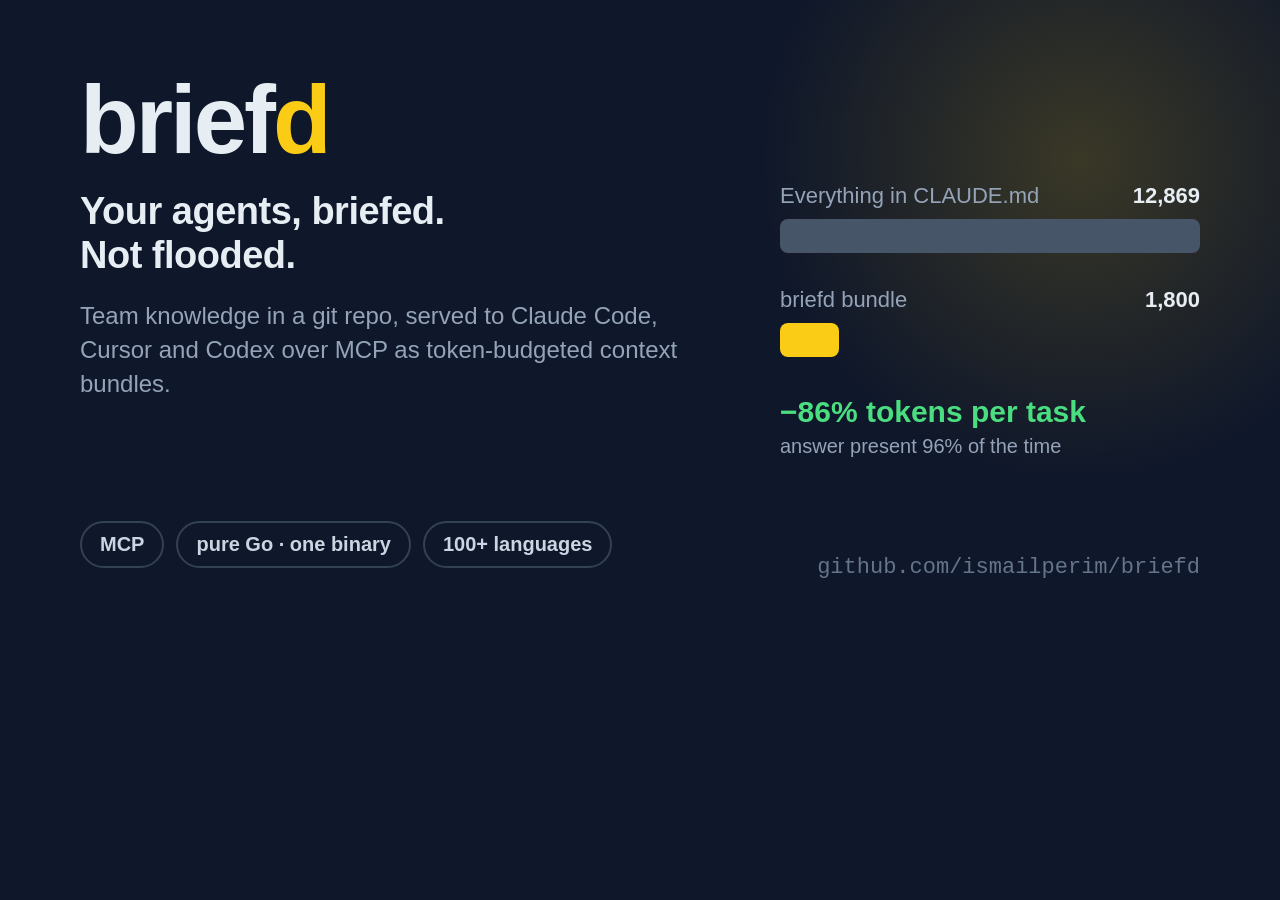
==== docs/social/preview.html @ 099d40fb "docs: 1280×640 social preview image and its renderer Co-Authored-By: Claude Fable 5.1 <noreply@anthr" ====
<!doctype html>
<html lang="en"><head><meta charset="utf-8"><title>briefd social preview</title>
<style>
  /* 1280×640 — GitHub's recommended social-preview size (2:1). */
  html,body{margin:0;width:1280px;height:640px;overflow:hidden}
  body{background:#0f172a;color:#e6edf3;font-family:-apple-system,"SF Pro Display","Inter","Segoe UI",Helvetica,Arial,sans-serif;position:relative}
  .glow{position:absolute;right:-120px;top:-160px;width:640px;height:640px;border-radius:50%;
        background:radial-gradient(closest-side,rgba(250,204,21,.18),rgba(250,204,21,0))}
  .wrap{position:absolute;inset:0;padding:72px 80px;display:flex;justify-content:space-between}
  .left{width:640px;display:flex;flex-direction:column}
  .name{font-size:96px;font-weight:800;letter-spacing:-3px;line-height:1;margin:0}
  .name span{color:#facc15}
  .tag{font-size:38px;font-weight:600;letter-spacing:-.5px;margin:22px 0 0;line-height:1.15}
  .desc{font-size:24px;color:#94a3b8;margin:22px 0 0;line-height:1.4;max-width:600px}
  .chips{margin-top:auto;display:flex;gap:12px}
  .chip{white-space:nowrap;font-size:20px;font-weight:600;padding:10px 18px;border-radius:999px;border:2px solid #334155;color:#cbd5e1}
  .right{width:420px;display:flex;flex-direction:column;justify-content:center;gap:34px}
  .bar{display:flex;flex-direction:column;gap:10px}
  .bar .lbl{font-size:22px;color:#94a3b8;display:flex;justify-content:space-between}
  .bar .lbl b{color:#e6edf3;font-weight:700}
  .bar i{display:block;height:34px;border-radius:8px}
  .bar.all i{width:100%;background:#475569}
  .bar.ours i{width:14%;background:#facc15}
  .save{font-size:30px;font-weight:700;color:#4ade80;margin-top:4px}
  .save small{display:block;font-size:20px;font-weight:500;color:#94a3b8;margin-top:6px}
  .url{position:absolute;right:80px;bottom:60px;font-size:22px;color:#64748b;font-family:ui-monospace,"SF Mono",Menlo,monospace}
</style></head><body>
<div class="glow"></div>
<div class="wrap">
  <div class="left">
    <h1 class="name">brief<span>d</span></h1>
    <p class="tag">Your agents, briefed.<br>Not flooded.</p>
    <p class="desc">Team knowledge in a git repo, served to Claude Code, Cursor and Codex over MCP as token-budgeted context bundles.</p>
    <div class="chips"><span class="chip">MCP</span><span class="chip">pure Go · one binary</span><span class="chip">100+ languages</span></div>
  </div>
  <div class="right">
    <div class="bar all"><div class="lbl"><span>Everything in CLAUDE.md</span><b>12,869</b></div><i></i></div>
    <div class="bar ours"><div class="lbl"><span>briefd bundle</span><b>1,800</b></div><i></i></div>
    <div class="save">−86% tokens per task<small>answer present 96% of the time</small></div>
  </div>
</div>
<div class="url">github.com/ismailperim/briefd</div>
</body></html>
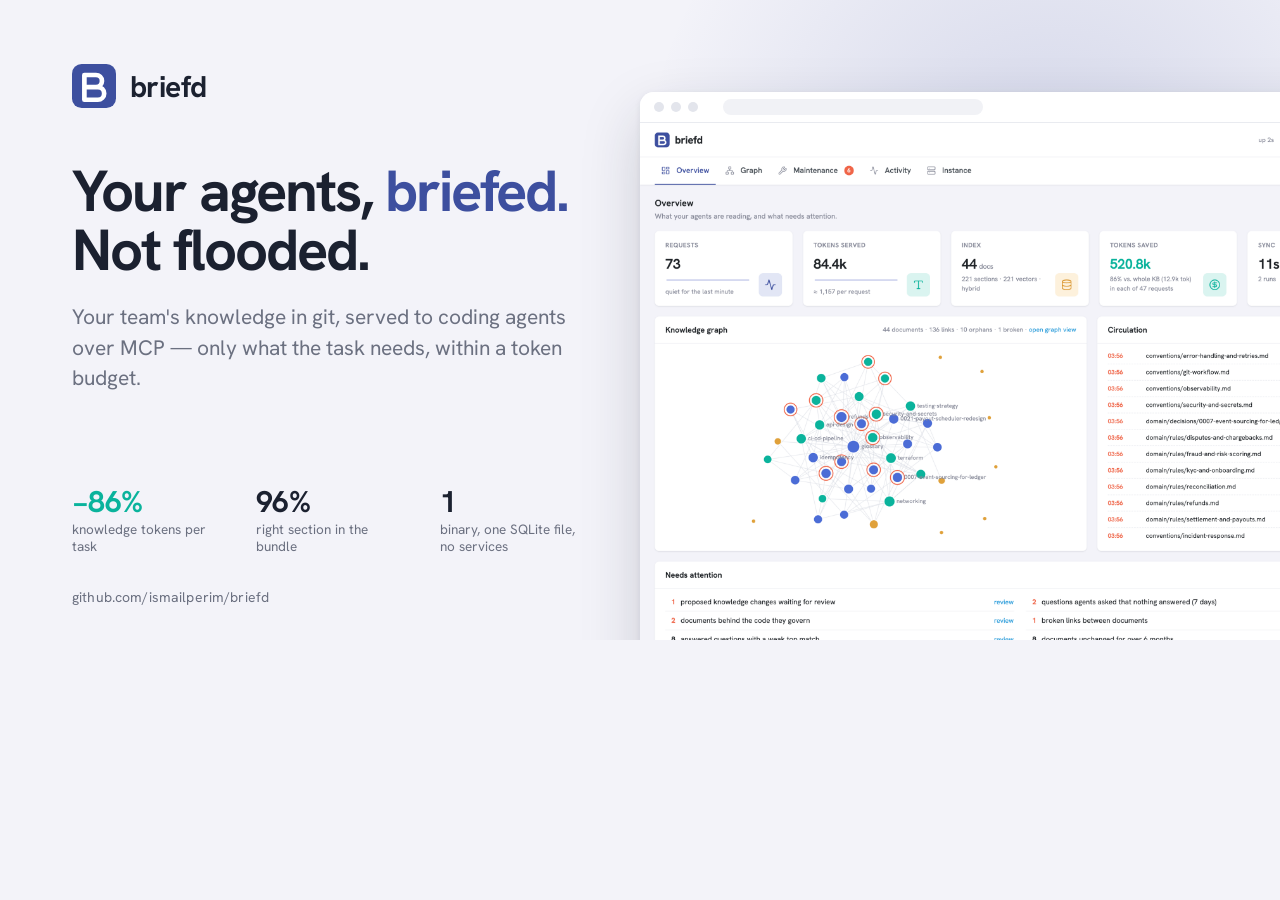
==== commit f8229cf5: "Refresh the visual assets: dashboard screenshots, diagrams, charts, social preview All screenshots c" ====
--- a/docs/social/preview.html
+++ b/docs/social/preview.html
@@ -1,43 +1,43 @@
 <!doctype html>
 <html lang="en"><head><meta charset="utf-8"><title>briefd social preview</title>
 <style>
-  /* 1280×640 — GitHub's recommended social-preview size (2:1). */
-  html,body{margin:0;width:1280px;height:640px;overflow:hidden}
-  body{background:#0f172a;color:#e6edf3;font-family:-apple-system,"SF Pro Display","Inter","Segoe UI",Helvetica,Arial,sans-serif;position:relative}
-  .glow{position:absolute;right:-120px;top:-160px;width:640px;height:640px;border-radius:50%;
-        background:radial-gradient(closest-side,rgba(250,204,21,.18),rgba(250,204,21,0))}
-  .wrap{position:absolute;inset:0;padding:72px 80px;display:flex;justify-content:space-between}
-  .left{width:640px;display:flex;flex-direction:column}
-  .name{font-size:96px;font-weight:800;letter-spacing:-3px;line-height:1;margin:0}
-  .name span{color:#facc15}
-  .tag{font-size:38px;font-weight:600;letter-spacing:-.5px;margin:22px 0 0;line-height:1.15}
-  .desc{font-size:24px;color:#94a3b8;margin:22px 0 0;line-height:1.4;max-width:600px}
-  .chips{margin-top:auto;display:flex;gap:12px}
-  .chip{white-space:nowrap;font-size:20px;font-weight:600;padding:10px 18px;border-radius:999px;border:2px solid #334155;color:#cbd5e1}
-  .right{width:420px;display:flex;flex-direction:column;justify-content:center;gap:34px}
-  .bar{display:flex;flex-direction:column;gap:10px}
-  .bar .lbl{font-size:22px;color:#94a3b8;display:flex;justify-content:space-between}
-  .bar .lbl b{color:#e6edf3;font-weight:700}
-  .bar i{display:block;height:34px;border-radius:8px}
-  .bar.all i{width:100%;background:#475569}
-  .bar.ours i{width:14%;background:#facc15}
-  .save{font-size:30px;font-weight:700;color:#4ade80;margin-top:4px}
-  .save small{display:block;font-size:20px;font-weight:500;color:#94a3b8;margin-top:6px}
-  .url{position:absolute;right:80px;bottom:60px;font-size:22px;color:#64748b;font-family:ui-monospace,"SF Mono",Menlo,monospace}
+  /* 1280×640 — GitHub's social-preview size (2:1). Rendered by render.py. */
+  @font-face { font-family: "Hanken Grotesk"; font-weight: 100 900; src: url(../../internal/httpapi/dashboard/assets/hanken-grotesk-latin.woff2) format("woff2"); }
+  :root { --ink: #1b2130; --muted: #6b7080; --accent: #3d4f9f; --accent-soft: #e2e6f5; --ok: #0ab39c; --stamp: #f06548; --bg: #f3f3f9; }
+  html, body { margin: 0; width: 1280px; height: 640px; overflow: hidden; }
+  body { background: var(--bg); font-family: "Hanken Grotesk", system-ui, sans-serif; color: var(--ink); position: relative; }
+  .glow { position: absolute; right: -180px; top: -220px; width: 820px; height: 820px; border-radius: 50%;
+          background: radial-gradient(closest-side, rgba(61,79,159,.18), rgba(61,79,159,0)); }
+  .left { position: absolute; left: 72px; top: 64px; width: 500px; }
+  .brand { display: flex; align-items: center; gap: 14px; }
+  .brand svg { width: 44px; height: 44px; }
+  .brand span { font-size: 30px; font-weight: 700; letter-spacing: -.02em; }
+  h1 { margin: 54px 0 0; font-size: 58px; line-height: 1.02; font-weight: 700; letter-spacing: -.035em; }
+  h1 em { font-style: normal; color: var(--accent); }
+  p { margin: 22px 0 0; font-size: 21px; line-height: 1.45; color: var(--muted); }
+  .facts { position: absolute; left: 72px; bottom: 84px; display: flex; gap: 34px; }
+  .fact b { display: block; font-size: 30px; font-weight: 700; letter-spacing: -.02em; }
+  .fact span { font-size: 13.5px; color: var(--muted); display: block; max-width: 150px; line-height: 1.3; }
+  .fact b.ok { color: var(--ok); }
+  .shot { position: absolute; left: 640px; top: 92px; width: 760px; border-radius: 14px; overflow: hidden; background: #fff;
+          box-shadow: 0 24px 60px rgba(27,33,48,.18), 0 2px 6px rgba(27,33,48,.08); }
+  .bar { height: 30px; background: #fff; border-bottom: 1px solid #e9ebf0; display: flex; align-items: center; gap: 7px; padding: 0 14px; }
+  .bar i { width: 10px; height: 10px; border-radius: 50%; background: #e3e5ec; display: block; }
+  .bar u { margin-left: 18px; flex: 0 0 260px; height: 16px; border-radius: 8px; background: #f1f2f6; text-decoration: none; }
+  .shot img { display: block; width: 100%; }
+  .url { position: absolute; left: 72px; bottom: 34px; font-size: 14px; color: var(--muted); letter-spacing: .01em; }
 </style></head><body>
 <div class="glow"></div>
-<div class="wrap">
-  <div class="left">
-    <h1 class="name">brief<span>d</span></h1>
-    <p class="tag">Your agents, briefed.<br>Not flooded.</p>
-    <p class="desc">Team knowledge in a git repo, served to Claude Code, Cursor and Codex over MCP as token-budgeted context bundles.</p>
-    <div class="chips"><span class="chip">MCP</span><span class="chip">pure Go · one binary</span><span class="chip">100+ languages</span></div>
-  </div>
-  <div class="right">
-    <div class="bar all"><div class="lbl"><span>Everything in CLAUDE.md</span><b>12,869</b></div><i></i></div>
-    <div class="bar ours"><div class="lbl"><span>briefd bundle</span><b>1,800</b></div><i></i></div>
-    <div class="save">−86% tokens per task<small>answer present 96% of the time</small></div>
-  </div>
+<div class="left">
+  <div class="brand"><svg viewBox="0 0 16 16"><rect width="16" height="16" rx="3.5" fill="#3d4f9f"/><path d="M4.5 4h4.2a2.2 2.2 0 0 1 0 4.4H4.5zM4.5 8.4h4.9a2.3 2.3 0 0 1 0 4.6H4.5z" fill="none" stroke="#fff" stroke-width="1.7" stroke-linejoin="round"/></svg><span>briefd</span></div>
+  <h1>Your agents, <em>briefed.</em><br>Not flooded.</h1>
+  <p>Your team's knowledge in git, served to coding agents over MCP — only what the task needs, within a token budget.</p>
 </div>
+<div class="facts">
+  <div class="fact"><b class="ok">−86%</b><span>knowledge tokens per task</span></div>
+  <div class="fact"><b>96%</b><span>right section in the bundle</span></div>
+  <div class="fact"><b>1</b><span>binary, one SQLite file, no services</span></div>
+</div>
+<div class="shot"><div class="bar"><i></i><i></i><i></i><u></u></div><img src="../assets/dashboard.png" alt=""></div>
 <div class="url">github.com/ismailperim/briefd</div>
 </body></html>
